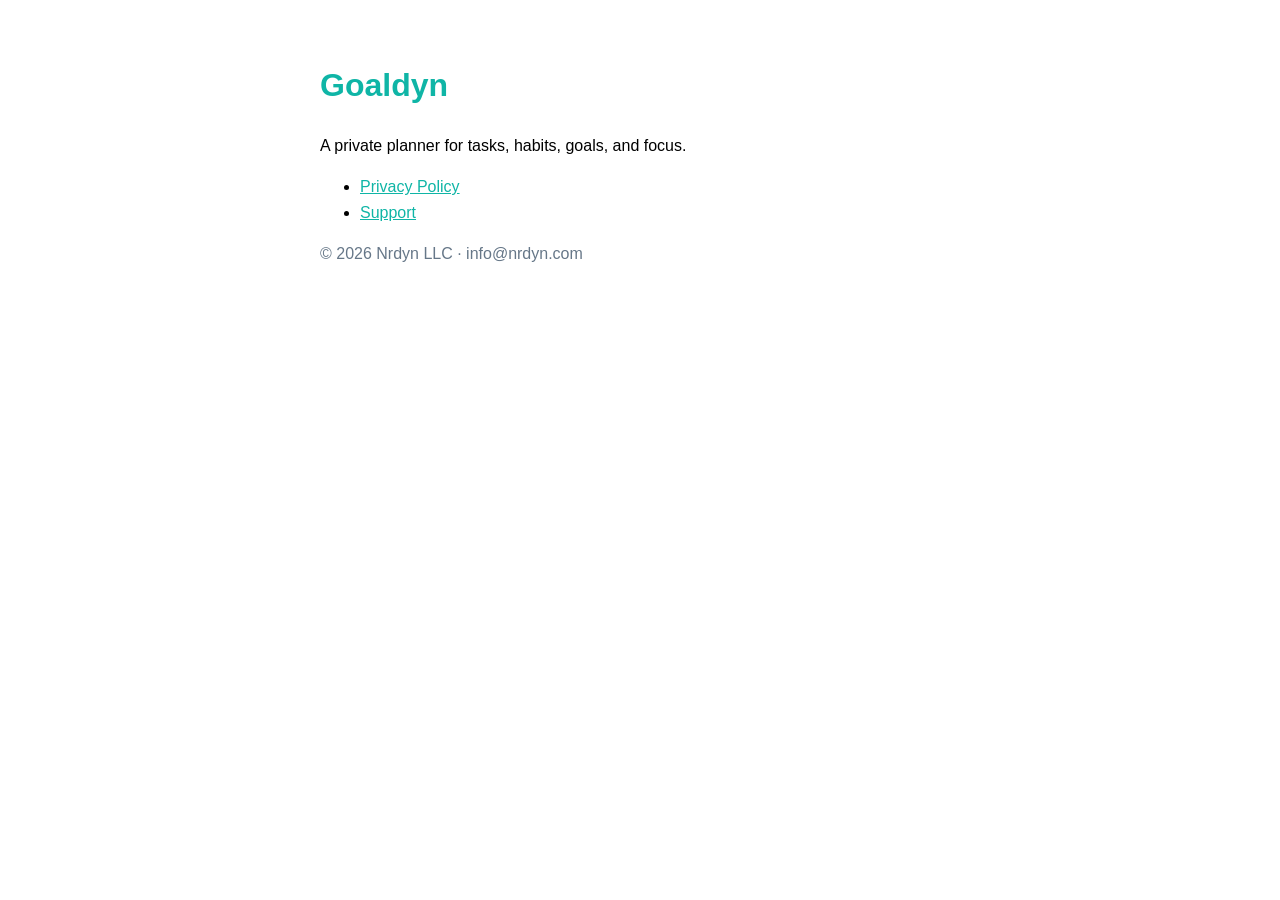
==== index.html @ 329ff83a "Goaldyn legal + support pages" ====
<!doctype html><html lang="en"><head><meta charset="utf-8">
<meta name="viewport" content="width=device-width,initial-scale=1"><title>Goaldyn</title>
<style>body{font-family:-apple-system,Segoe UI,Roboto,sans-serif;max-width:640px;margin:60px auto;padding:0 20px;line-height:1.6}h1{color:#0FB5A6}a{color:#0FB5A6}</style></head>
<body><h1>Goaldyn</h1><p>A private planner for tasks, habits, goals, and focus.</p>
<ul><li><a href="privacy.html">Privacy Policy</a></li><li><a href="support.html">Support</a></li></ul>
<p style="color:#678">© 2026 Nrdyn LLC · info@nrdyn.com</p></body></html>
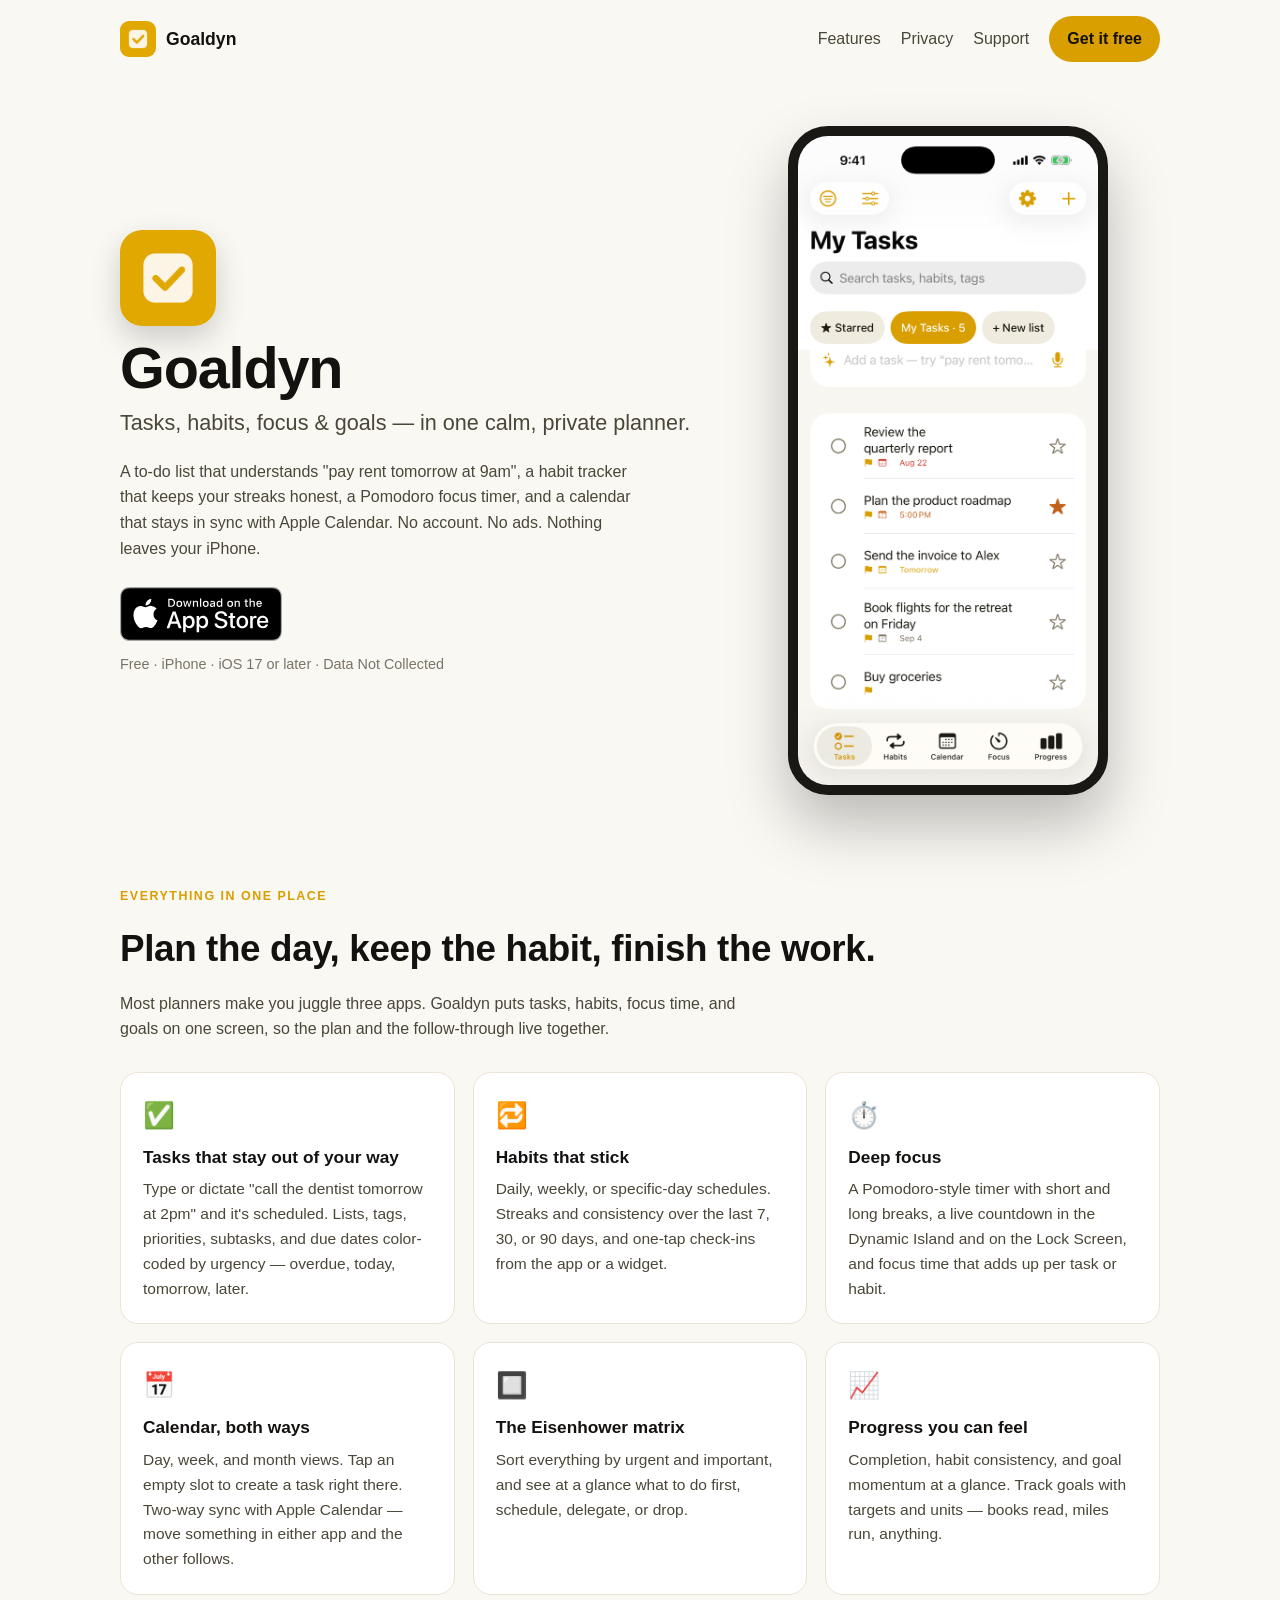
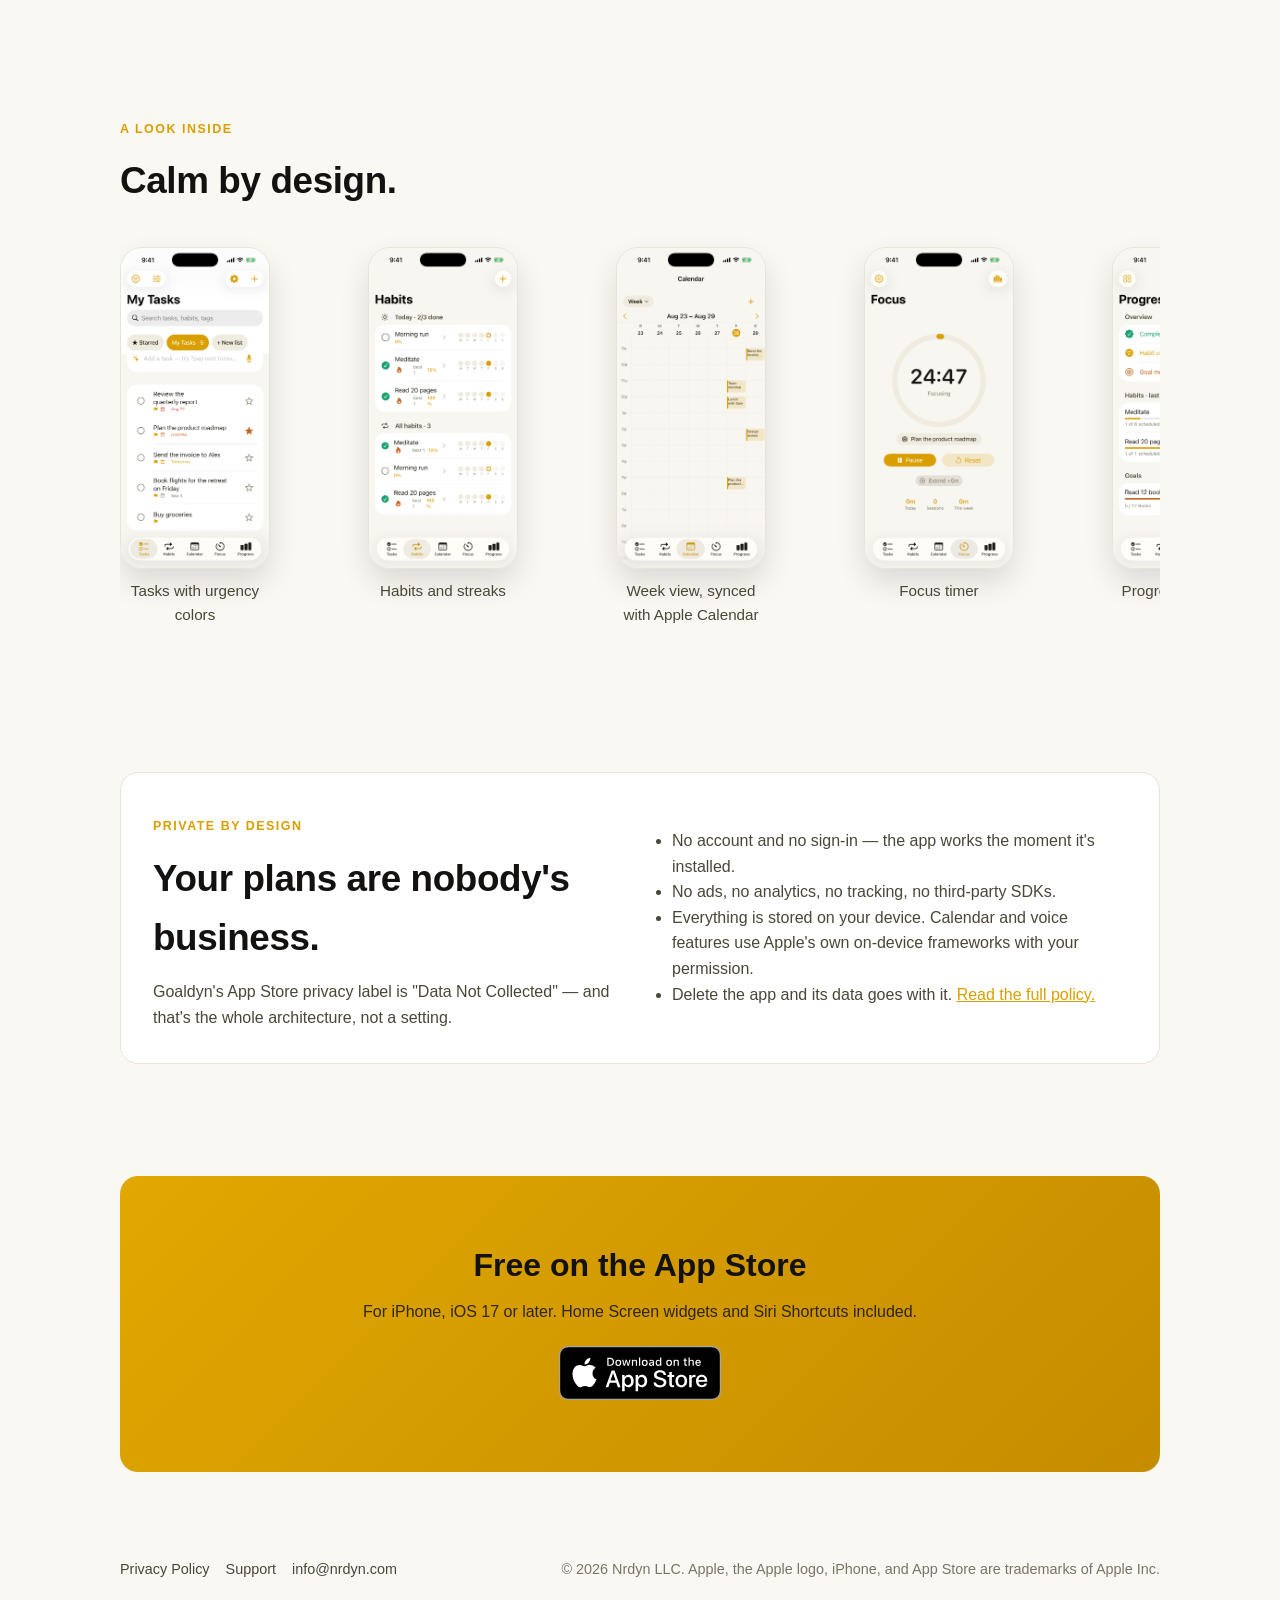
==== commit 4c18c9bb: "Landing page for the App Store launch + refreshed privacy/support - index.html: real landing page (h" ====
--- a/index.html
+++ b/index.html
@@ -1,6 +1,134 @@
-<!doctype html><html lang="en"><head><meta charset="utf-8">
-<meta name="viewport" content="width=device-width,initial-scale=1"><title>Goaldyn</title>
-<style>body{font-family:-apple-system,Segoe UI,Roboto,sans-serif;max-width:640px;margin:60px auto;padding:0 20px;line-height:1.6}h1{color:#0FB5A6}a{color:#0FB5A6}</style></head>
-<body><h1>Goaldyn</h1><p>A private planner for tasks, habits, goals, and focus.</p>
-<ul><li><a href="privacy.html">Privacy Policy</a></li><li><a href="support.html">Support</a></li></ul>
-<p style="color:#678">© 2026 Nrdyn LLC · info@nrdyn.com</p></body></html>
+<!doctype html>
+<html lang="en">
+<head>
+<meta charset="utf-8">
+<meta name="viewport" content="width=device-width, initial-scale=1">
+<title>Goaldyn — Tasks, habits, focus &amp; goals | Private planner for iPhone</title>
+<meta name="description" content="Goaldyn is a calm, private planner for iPhone: to-do lists with natural-language entry, a habit tracker with streaks, a Pomodoro focus timer, two-way Apple Calendar sync, an Eisenhower matrix, and goal tracking — with no account, no ads, and nothing collected.">
+<link rel="canonical" href="https://aldyn-nrdyn.github.io/goaldyn-pages/">
+<meta name="theme-color" content="#E0A800">
+<meta name="apple-itunes-app" content="app-id=6793334193">
+<link rel="icon" type="image/png" sizes="64x64" href="assets/favicon-64.png">
+<link rel="apple-touch-icon" href="assets/apple-touch-icon.png">
+<meta property="og:type" content="website">
+<meta property="og:site_name" content="Goaldyn">
+<meta property="og:title" content="Goaldyn — Tasks, habits, focus &amp; goals">
+<meta property="og:description" content="A calm, private planner for tasks, habits, and deep focus — everything stays on your iPhone. Free on the App Store.">
+<meta property="og:url" content="https://aldyn-nrdyn.github.io/goaldyn-pages/">
+<meta property="og:image" content="https://aldyn-nrdyn.github.io/goaldyn-pages/assets/og-image.png">
+<meta property="og:image:width" content="1200">
+<meta property="og:image:height" content="630">
+<meta name="twitter:card" content="summary_large_image">
+<meta name="twitter:title" content="Goaldyn — Tasks, habits, focus &amp; goals">
+<meta name="twitter:description" content="A calm, private planner for tasks, habits, and deep focus — everything stays on your iPhone.">
+<meta name="twitter:image" content="https://aldyn-nrdyn.github.io/goaldyn-pages/assets/og-image.png">
+<link rel="stylesheet" href="assets/site.css">
+<script type="application/ld+json">
+{
+  "@context": "https://schema.org",
+  "@type": "SoftwareApplication",
+  "name": "Goaldyn",
+  "alternateName": "Goaldyn: Tasks, habits, focus & goals",
+  "operatingSystem": "iOS",
+  "applicationCategory": "ProductivityApplication",
+  "description": "A calm, private planner for tasks, habits, focus sessions, and goals. No account, no ads, no tracking — everything stays on your iPhone.",
+  "url": "https://aldyn-nrdyn.github.io/goaldyn-pages/",
+  "installUrl": "https://apps.apple.com/us/app/goaldyn/id6793334193",
+  "downloadUrl": "https://apps.apple.com/us/app/goaldyn/id6793334193",
+  "image": "https://aldyn-nrdyn.github.io/goaldyn-pages/assets/icon-512.png",
+  "screenshot": [
+    "https://aldyn-nrdyn.github.io/goaldyn-pages/assets/screens/01-tasks.png",
+    "https://aldyn-nrdyn.github.io/goaldyn-pages/assets/screens/02-habits.png",
+    "https://aldyn-nrdyn.github.io/goaldyn-pages/assets/screens/03-calendar.png",
+    "https://aldyn-nrdyn.github.io/goaldyn-pages/assets/screens/04-focus.png",
+    "https://aldyn-nrdyn.github.io/goaldyn-pages/assets/screens/05-progress.png"
+  ],
+  "offers": { "@type": "Offer", "price": "0", "priceCurrency": "USD" },
+  "author": { "@type": "Organization", "name": "Nrdyn LLC", "email": "info@nrdyn.com" },
+  "publisher": { "@type": "Organization", "name": "Nrdyn LLC" }
+}
+</script>
+</head>
+<body>
+<div class="wrap">
+  <nav class="nav">
+    <a class="brand" href="index.html"><img src="assets/apple-touch-icon.png" alt="" width="36" height="36">Goaldyn</a>
+    <div class="nav-links">
+      <a href="index.html#features">Features</a>
+      <a href="privacy.html">Privacy</a>
+      <a href="support.html">Support</a>
+      <a class="btn" href="https://apps.apple.com/us/app/goaldyn/id6793334193">Get it free</a>
+    </div>
+  </nav>
+
+  <header class="hero">
+    <div>
+      <img class="hero-icon" src="assets/icon-512.png" alt="Goaldyn app icon" width="96" height="96">
+      <h1>Goaldyn</h1>
+      <p class="tag">Tasks, habits, focus &amp; goals — in one calm, private planner.</p>
+      <p class="sub">A to-do list that understands "pay rent tomorrow at 9am", a habit tracker that keeps your streaks honest, a Pomodoro focus timer, and a calendar that stays in sync with Apple Calendar. No account. No ads. Nothing leaves your iPhone.</p>
+      <div class="cta">
+        <a class="badge" href="https://apps.apple.com/us/app/goaldyn/id6793334193" aria-label="Download Goaldyn on the App Store"><img src="assets/app-store-badge.svg" alt="Download on the App Store" width="163" height="54"></a>
+      </div>
+      <p class="fine">Free · iPhone · iOS 17 or later · Data Not Collected</p>
+    </div>
+    <div class="phone"><img src="assets/screens/01-tasks.png" alt="Goaldyn task list with due dates color-coded by urgency" width="640" height="1385"></div>
+  </header>
+
+  <section id="features">
+    <p class="eyebrow">Everything in one place</p>
+    <h2 class="title">Plan the day, keep the habit, finish the work.</h2>
+    <p class="lede">Most planners make you juggle three apps. Goaldyn puts tasks, habits, focus time, and goals on one screen, so the plan and the follow-through live together.</p>
+    <div class="grid">
+      <div class="card"><div class="ico">✅</div><h3>Tasks that stay out of your way</h3><p>Type or dictate "call the dentist tomorrow at 2pm" and it's scheduled. Lists, tags, priorities, subtasks, and due dates color-coded by urgency — overdue, today, tomorrow, later.</p></div>
+      <div class="card"><div class="ico">🔁</div><h3>Habits that stick</h3><p>Daily, weekly, or specific-day schedules. Streaks and consistency over the last 7, 30, or 90 days, and one-tap check-ins from the app or a widget.</p></div>
+      <div class="card"><div class="ico">⏱️</div><h3>Deep focus</h3><p>A Pomodoro-style timer with short and long breaks, a live countdown in the Dynamic Island and on the Lock Screen, and focus time that adds up per task or habit.</p></div>
+      <div class="card"><div class="ico">📅</div><h3>Calendar, both ways</h3><p>Day, week, and month views. Tap an empty slot to create a task right there. Two-way sync with Apple Calendar — move something in either app and the other follows.</p></div>
+      <div class="card"><div class="ico">🔲</div><h3>The Eisenhower matrix</h3><p>Sort everything by urgent and important, and see at a glance what to do first, schedule, delegate, or drop.</p></div>
+      <div class="card"><div class="ico">📈</div><h3>Progress you can feel</h3><p>Completion, habit consistency, and goal momentum at a glance. Track goals with targets and units — books read, miles run, anything.</p></div>
+    </div>
+  </section>
+
+  <section id="screens">
+    <p class="eyebrow">A look inside</p>
+    <h2 class="title">Calm by design.</h2>
+    <div class="shots">
+      <figure class="shot"><img src="assets/screens/01-tasks.png" alt="Tasks tab" width="640" height="1385" loading="lazy"><figcaption>Tasks with urgency colors</figcaption></figure>
+      <figure class="shot"><img src="assets/screens/02-habits.png" alt="Habits tab with streaks" width="640" height="1385" loading="lazy"><figcaption>Habits and streaks</figcaption></figure>
+      <figure class="shot"><img src="assets/screens/03-calendar.png" alt="Week calendar view" width="640" height="1385" loading="lazy"><figcaption>Week view, synced with Apple Calendar</figcaption></figure>
+      <figure class="shot"><img src="assets/screens/04-focus.png" alt="Focus timer running" width="640" height="1385" loading="lazy"><figcaption>Focus timer</figcaption></figure>
+      <figure class="shot"><img src="assets/screens/05-progress.png" alt="Progress overview with goals" width="640" height="1385" loading="lazy"><figcaption>Progress and goals</figcaption></figure>
+    </div>
+  </section>
+
+  <section id="privacy">
+    <div class="privacy">
+      <div>
+        <p class="eyebrow">Private by design</p>
+        <h2 class="title">Your plans are nobody's business.</h2>
+        <p class="lede" style="margin-bottom:0">Goaldyn's App Store privacy label is "Data Not Collected" — and that's the whole architecture, not a setting.</p>
+      </div>
+      <ul>
+        <li>No account and no sign-in — the app works the moment it's installed.</li>
+        <li>No ads, no analytics, no tracking, no third-party SDKs.</li>
+        <li>Everything is stored on your device. Calendar and voice features use Apple's own on-device frameworks with your permission.</li>
+        <li>Delete the app and its data goes with it. <a href="privacy.html">Read the full policy.</a></li>
+      </ul>
+    </div>
+  </section>
+
+  <section>
+    <div class="cta-band">
+      <h2>Free on the App Store</h2>
+      <p>For iPhone, iOS 17 or later. Home Screen widgets and Siri Shortcuts included.</p>
+      <a class="badge" href="https://apps.apple.com/us/app/goaldyn/id6793334193" aria-label="Download Goaldyn on the App Store"><img src="assets/app-store-badge.svg" alt="Download on the App Store" width="163" height="54"></a>
+    </div>
+  </section>
+
+  <footer>
+    <div><a href="privacy.html">Privacy Policy</a><a href="support.html">Support</a><a href="mailto:info@nrdyn.com">info@nrdyn.com</a></div>
+    <div>© 2026 Nrdyn LLC. Apple, the Apple logo, iPhone, and App Store are trademarks of Apple Inc.</div>
+  </footer>
+</div>
+</body>
+</html>
--- a/assets/site.css
+++ b/assets/site.css
@@ -0,0 +1,82 @@
+/* Goaldyn site — one stylesheet shared by every page. Palette mirrors the app's golden theme
+   (icon gold #E0A800, accent #D99E00 light / #F5C542 dark, warm off-white paper, near-black ink). */
+:root {
+  color-scheme: light dark;
+  --gold: #E0A800; --accent: #D99E00; --accent-ink: #141210;
+  --bg: #FAF8F3; --surface: #FFFFFF; --ink: #141210; --ink-mid: #4A4638; --ink-soft: #7A7466;
+  --line: #EAE4D6; --radius: 18px; --max: 1080px;
+}
+@media (prefers-color-scheme: dark) {
+  :root { --accent: #F5C542; --bg: #141210; --surface: #1E1B17; --ink: #F5F1E8; --ink-mid: #C9C2B3; --ink-soft: #A69F90; --line: #2C2823; }
+}
+* { box-sizing: border-box; }
+html { scroll-behavior: smooth; }
+body { margin: 0; background: var(--bg); color: var(--ink); line-height: 1.6;
+  font-family: -apple-system, BlinkMacSystemFont, "SF Pro Text", "Segoe UI", Roboto, Helvetica, Arial, sans-serif;
+  -webkit-font-smoothing: antialiased; }
+a { color: var(--accent); }
+img { max-width: 100%; height: auto; display: block; }
+.wrap { max-width: var(--max); margin: 0 auto; padding: 0 20px; }
+.prose { max-width: 760px; margin: 0 auto; padding: 40px 20px 60px; }
+.prose h1 { color: var(--accent); font-size: 2rem; margin-top: 0; }
+.prose h2 { margin-top: 1.8em; font-size: 1.25rem; }
+.prose p, .prose li { color: var(--ink-mid); }
+.prose strong { color: var(--ink); }
+.muted { color: var(--ink-soft); font-size: 0.9em; }
+
+/* nav */
+.nav { display: flex; align-items: center; justify-content: space-between; gap: 16px; padding: 16px 0; }
+.brand { display: flex; align-items: center; gap: 10px; text-decoration: none; color: var(--ink); font-weight: 700; font-size: 1.1rem; }
+.brand img { width: 36px; height: 36px; border-radius: 9px; }
+.nav-links { display: flex; align-items: center; gap: 20px; }
+.nav-links a { color: var(--ink-mid); text-decoration: none; font-weight: 500; }
+.nav-links a:hover { color: var(--ink); }
+.nav-links a[aria-current="page"] { color: var(--accent); font-weight: 700; }
+.btn, .nav-links a.btn { display: inline-flex; align-items: center; justify-content: center; gap: 8px; min-height: 44px; padding: 10px 18px;
+  border-radius: 999px; background: var(--accent); color: var(--accent-ink); font-weight: 700; text-decoration: none; }
+.btn:hover { filter: brightness(1.05); }
+.badge img { height: 54px; width: auto; }
+.badge { display: inline-block; }
+
+/* hero */
+.hero { display: grid; grid-template-columns: 1.15fr 0.85fr; gap: 40px; align-items: center; padding: 48px 0 24px; }
+.hero h1 { font-size: clamp(2.4rem, 5vw, 3.6rem); line-height: 1.05; margin: 12px 0 8px; letter-spacing: -0.02em; }
+.hero .tag { font-size: 1.35rem; color: var(--ink-mid); margin: 0 0 18px; }
+.hero .sub { color: var(--ink-mid); max-width: 520px; margin: 0 0 26px; }
+.hero .cta { display: flex; align-items: center; gap: 18px; flex-wrap: wrap; }
+.hero .fine { color: var(--ink-soft); font-size: 0.9rem; margin-top: 12px; }
+.hero-icon { width: 96px; height: 96px; border-radius: 22px; box-shadow: 0 12px 30px rgba(0,0,0,.18); }
+.phone { border-radius: 40px; border: 10px solid #1a1814; box-shadow: 0 30px 60px rgba(0,0,0,.25); overflow: hidden; background: #000; max-width: 320px; margin: 0 auto; }
+.phone img { display: block; }
+
+/* sections */
+section { padding: 56px 0; }
+.eyebrow { text-transform: uppercase; letter-spacing: .12em; font-size: .78rem; color: var(--accent); font-weight: 700; }
+h2.title { font-size: clamp(1.7rem, 3.2vw, 2.3rem); margin: 6px 0 12px; letter-spacing: -0.01em; }
+.lede { color: var(--ink-mid); max-width: 640px; margin: 0 0 30px; }
+.grid { display: grid; grid-template-columns: repeat(3, 1fr); gap: 18px; }
+.card { background: var(--surface); border: 1px solid var(--line); border-radius: var(--radius); padding: 22px; }
+.card .ico { font-size: 1.6rem; margin-bottom: 8px; }
+.card h3 { margin: 0 0 6px; font-size: 1.08rem; }
+.card p { margin: 0; color: var(--ink-mid); font-size: .97rem; }
+.shots { display: grid; grid-auto-flow: column; grid-auto-columns: minmax(230px, 1fr); gap: 18px; overflow-x: auto; padding: 8px 4px 16px; scroll-snap-type: x mandatory; }
+.shot { scroll-snap-align: start; text-align: center; }
+.shot img { border-radius: 22px; border: 1px solid var(--line); box-shadow: 0 14px 30px rgba(0,0,0,.12); }
+.shot figcaption { margin-top: 10px; color: var(--ink-mid); font-size: .95rem; }
+.privacy { background: var(--surface); border: 1px solid var(--line); border-radius: var(--radius); padding: 32px; display: grid; grid-template-columns: 1fr 1fr; gap: 28px; align-items: center; }
+.privacy ul { margin: 0; padding-left: 18px; color: var(--ink-mid); }
+.cta-band { text-align: center; padding: 64px 20px; border-radius: var(--radius); background: linear-gradient(135deg, #E0A800, #C58C00); color: #141210; }
+.cta-band h2 { margin: 0 0 8px; font-size: 2rem; }
+.cta-band p { margin: 0 0 22px; opacity: .85; }
+footer { padding: 30px 0 50px; color: var(--ink-soft); font-size: .9rem; display: flex; justify-content: space-between; gap: 16px; flex-wrap: wrap; }
+footer a { color: var(--ink-mid); text-decoration: none; margin-right: 16px; }
+
+@media (max-width: 820px) {
+  .hero { grid-template-columns: 1fr; text-align: center; }
+  .hero .sub, .hero .cta { margin-left: auto; margin-right: auto; justify-content: center; }
+  .hero-icon { margin: 0 auto; }
+  .grid { grid-template-columns: 1fr 1fr; }
+  .privacy { grid-template-columns: 1fr; }
+  .nav-links a:not(.btn) { display: none; }
+}
+@media (max-width: 520px) { .grid { grid-template-columns: 1fr; } }
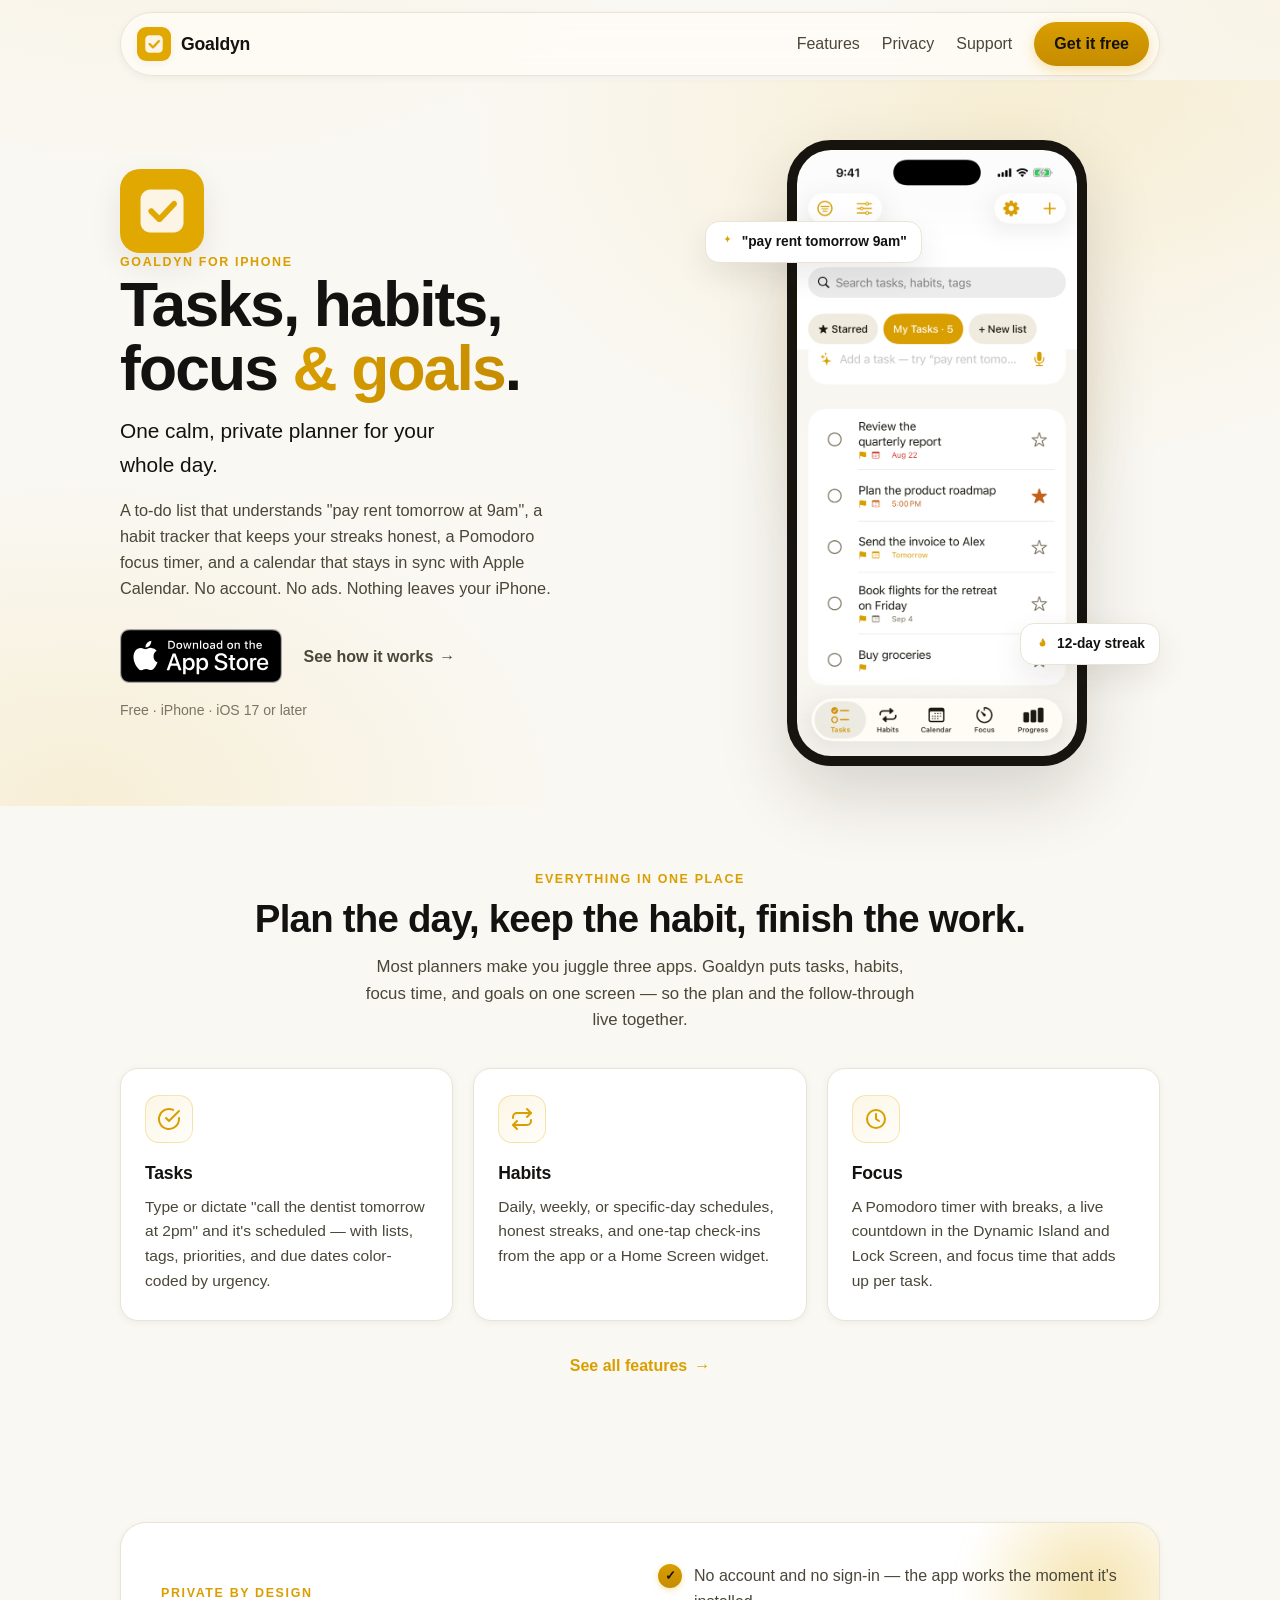
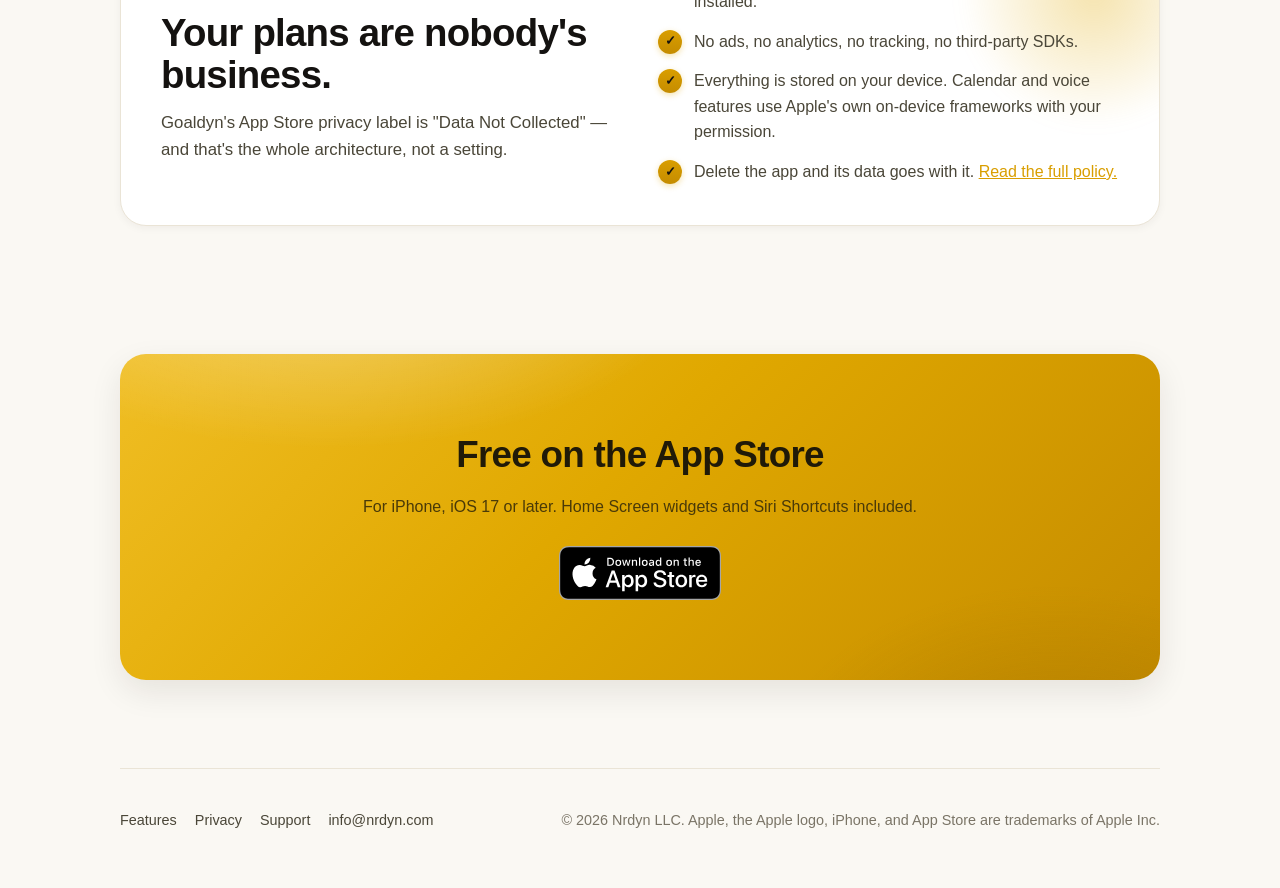
==== commit 03828584: "Redesign site and split into multiple pages" ====
--- a/index.html
+++ b/index.html
@@ -5,7 +5,7 @@
 <meta name="viewport" content="width=device-width, initial-scale=1">
 <title>Goaldyn — Tasks, habits, focus &amp; goals | Private planner for iPhone</title>
 <meta name="description" content="Goaldyn is a calm, private planner for iPhone: to-do lists with natural-language entry, a habit tracker with streaks, a Pomodoro focus timer, two-way Apple Calendar sync, an Eisenhower matrix, and goal tracking — with no account, no ads, and nothing collected.">
-<link rel="canonical" href="https://aldyn-nrdyn.github.io/goaldyn-pages/">
+<link rel="canonical" href="https://goaldyn.nrdyn.com/">
 <meta name="theme-color" content="#E0A800">
 <meta name="apple-itunes-app" content="app-id=6793334193">
 <link rel="icon" type="image/png" sizes="64x64" href="assets/favicon-64.png">
@@ -14,15 +14,16 @@
 <meta property="og:site_name" content="Goaldyn">
 <meta property="og:title" content="Goaldyn — Tasks, habits, focus &amp; goals">
 <meta property="og:description" content="A calm, private planner for tasks, habits, and deep focus — everything stays on your iPhone. Free on the App Store.">
-<meta property="og:url" content="https://aldyn-nrdyn.github.io/goaldyn-pages/">
-<meta property="og:image" content="https://aldyn-nrdyn.github.io/goaldyn-pages/assets/og-image.png">
+<meta property="og:url" content="https://goaldyn.nrdyn.com/">
+<meta property="og:image" content="https://goaldyn.nrdyn.com/assets/og-image.png">
 <meta property="og:image:width" content="1200">
 <meta property="og:image:height" content="630">
 <meta name="twitter:card" content="summary_large_image">
 <meta name="twitter:title" content="Goaldyn — Tasks, habits, focus &amp; goals">
 <meta name="twitter:description" content="A calm, private planner for tasks, habits, and deep focus — everything stays on your iPhone.">
-<meta name="twitter:image" content="https://aldyn-nrdyn.github.io/goaldyn-pages/assets/og-image.png">
+<meta name="twitter:image" content="https://goaldyn.nrdyn.com/assets/og-image.png">
 <link rel="stylesheet" href="assets/site.css">
+<script>document.documentElement.classList.add('js');</script>
 <script type="application/ld+json">
 {
   "@context": "https://schema.org",
@@ -32,16 +33,16 @@
   "operatingSystem": "iOS",
   "applicationCategory": "ProductivityApplication",
   "description": "A calm, private planner for tasks, habits, focus sessions, and goals. No account, no ads, no tracking — everything stays on your iPhone.",
-  "url": "https://aldyn-nrdyn.github.io/goaldyn-pages/",
+  "url": "https://goaldyn.nrdyn.com/",
   "installUrl": "https://apps.apple.com/us/app/goaldyn/id6793334193",
   "downloadUrl": "https://apps.apple.com/us/app/goaldyn/id6793334193",
-  "image": "https://aldyn-nrdyn.github.io/goaldyn-pages/assets/icon-512.png",
+  "image": "https://goaldyn.nrdyn.com/assets/icon-512.png",
   "screenshot": [
-    "https://aldyn-nrdyn.github.io/goaldyn-pages/assets/screens/01-tasks.png",
-    "https://aldyn-nrdyn.github.io/goaldyn-pages/assets/screens/02-habits.png",
-    "https://aldyn-nrdyn.github.io/goaldyn-pages/assets/screens/03-calendar.png",
-    "https://aldyn-nrdyn.github.io/goaldyn-pages/assets/screens/04-focus.png",
-    "https://aldyn-nrdyn.github.io/goaldyn-pages/assets/screens/05-progress.png"
+    "https://goaldyn.nrdyn.com/assets/screens/01-tasks.png",
+    "https://goaldyn.nrdyn.com/assets/screens/02-habits.png",
+    "https://goaldyn.nrdyn.com/assets/screens/03-calendar.png",
+    "https://goaldyn.nrdyn.com/assets/screens/04-focus.png",
+    "https://goaldyn.nrdyn.com/assets/screens/05-progress.png"
   ],
   "offers": { "@type": "Offer", "price": "0", "priceCurrency": "USD" },
   "author": { "@type": "Organization", "name": "Nrdyn LLC", "email": "info@nrdyn.com" },
@@ -54,7 +55,7 @@
   <nav class="nav">
     <a class="brand" href="index.html"><img src="assets/apple-touch-icon.png" alt="" width="36" height="36">Goaldyn</a>
     <div class="nav-links">
-      <a href="index.html#features">Features</a>
+      <a href="features.html">Features</a>
       <a href="privacy.html">Privacy</a>
       <a href="support.html">Support</a>
       <a class="btn" href="https://apps.apple.com/us/app/goaldyn/id6793334193">Get it free</a>
@@ -62,53 +63,61 @@
   </nav>
 
   <header class="hero">
-    <div>
+    <div class="hero-bg" aria-hidden="true"></div>
+    <div class="hero-copy reveal">
       <img class="hero-icon" src="assets/icon-512.png" alt="Goaldyn app icon" width="96" height="96">
-      <h1>Goaldyn</h1>
-      <p class="tag">Tasks, habits, focus &amp; goals — in one calm, private planner.</p>
+      <p class="eyebrow hero-eyebrow">Goaldyn for iPhone</p>
+      <h1>Tasks, habits, focus <span class="grad">&amp; goals</span>.</h1>
+      <p class="tag">One calm, private planner for your whole day.</p>
       <p class="sub">A to-do list that understands "pay rent tomorrow at 9am", a habit tracker that keeps your streaks honest, a Pomodoro focus timer, and a calendar that stays in sync with Apple Calendar. No account. No ads. Nothing leaves your iPhone.</p>
       <div class="cta">
         <a class="badge" href="https://apps.apple.com/us/app/goaldyn/id6793334193" aria-label="Download Goaldyn on the App Store"><img src="assets/app-store-badge.svg" alt="Download on the App Store" width="163" height="54"></a>
+        <a class="ghost-link" href="features.html">See how it works <span aria-hidden="true">→</span></a>
       </div>
-      <p class="fine">Free · iPhone · iOS 17 or later · Data Not Collected</p>
+      <p class="fine">Free · iPhone · iOS 17 or later</p>
     </div>
-    <div class="phone"><img src="assets/screens/01-tasks.png" alt="Goaldyn task list with due dates color-coded by urgency" width="640" height="1385"></div>
+    <div class="hero-visual reveal">
+      <div class="glow" aria-hidden="true"></div>
+      <div class="phone"><img src="assets/screens/01-tasks.png" alt="Goaldyn task list with due dates color-coded by urgency" width="640" height="1385"></div>
+      <span class="float-pill pill-1" aria-hidden="true"><svg class="icon-solid" viewBox="0 0 24 24"><path d="M12 2c.4 3.7 2.3 5.6 6 6-3.7.4-5.6 2.3-6 6-.4-3.7-2.3-5.6-6-6 3.7-.4 5.6-2.3 6-6z"/></svg>"pay rent tomorrow 9am"</span>
+      <span class="float-pill pill-2" aria-hidden="true"><svg class="icon-solid" viewBox="0 0 24 24"><path d="M12 2c3 3 4.6 5.5 4.6 8.5a4.6 4.6 0 0 1-9.2 0c0-1.3.5-2.4 1.2-3.2.1 1.1.7 1.9 1.7 2.2-.6-2 .3-4.6 1.7-7.5z"/></svg>12-day streak</span>
+    </div>
   </header>
 
-  <section id="features">
-    <p class="eyebrow">Everything in one place</p>
-    <h2 class="title">Plan the day, keep the habit, finish the work.</h2>
-    <p class="lede">Most planners make you juggle three apps. Goaldyn puts tasks, habits, focus time, and goals on one screen, so the plan and the follow-through live together.</p>
-    <div class="grid">
-      <div class="card"><div class="ico">✅</div><h3>Tasks that stay out of your way</h3><p>Type or dictate "call the dentist tomorrow at 2pm" and it's scheduled. Lists, tags, priorities, subtasks, and due dates color-coded by urgency — overdue, today, tomorrow, later.</p></div>
-      <div class="card"><div class="ico">🔁</div><h3>Habits that stick</h3><p>Daily, weekly, or specific-day schedules. Streaks and consistency over the last 7, 30, or 90 days, and one-tap check-ins from the app or a widget.</p></div>
-      <div class="card"><div class="ico">⏱️</div><h3>Deep focus</h3><p>A Pomodoro-style timer with short and long breaks, a live countdown in the Dynamic Island and on the Lock Screen, and focus time that adds up per task or habit.</p></div>
-      <div class="card"><div class="ico">📅</div><h3>Calendar, both ways</h3><p>Day, week, and month views. Tap an empty slot to create a task right there. Two-way sync with Apple Calendar — move something in either app and the other follows.</p></div>
-      <div class="card"><div class="ico">🔲</div><h3>The Eisenhower matrix</h3><p>Sort everything by urgent and important, and see at a glance what to do first, schedule, delegate, or drop.</p></div>
-      <div class="card"><div class="ico">📈</div><h3>Progress you can feel</h3><p>Completion, habit consistency, and goal momentum at a glance. Track goals with targets and units — books read, miles run, anything.</p></div>
+  <section id="highlights">
+    <div class="reveal center">
+      <p class="eyebrow">Everything in one place</p>
+      <h2 class="title">Plan the day, keep the habit, finish the work.</h2>
+      <p class="lede">Most planners make you juggle three apps. Goaldyn puts tasks, habits, focus time, and goals on one screen — so the plan and the follow-through live together.</p>
     </div>
-  </section>
-
-  <section id="screens">
-    <p class="eyebrow">A look inside</p>
-    <h2 class="title">Calm by design.</h2>
-    <div class="shots">
-      <figure class="shot"><img src="assets/screens/01-tasks.png" alt="Tasks tab" width="640" height="1385" loading="lazy"><figcaption>Tasks with urgency colors</figcaption></figure>
-      <figure class="shot"><img src="assets/screens/02-habits.png" alt="Habits tab with streaks" width="640" height="1385" loading="lazy"><figcaption>Habits and streaks</figcaption></figure>
-      <figure class="shot"><img src="assets/screens/03-calendar.png" alt="Week calendar view" width="640" height="1385" loading="lazy"><figcaption>Week view, synced with Apple Calendar</figcaption></figure>
-      <figure class="shot"><img src="assets/screens/04-focus.png" alt="Focus timer running" width="640" height="1385" loading="lazy"><figcaption>Focus timer</figcaption></figure>
-      <figure class="shot"><img src="assets/screens/05-progress.png" alt="Progress overview with goals" width="640" height="1385" loading="lazy"><figcaption>Progress and goals</figcaption></figure>
+    <div class="grid reveal">
+      <div class="card">
+        <div class="ico"><svg class="icon-line" viewBox="0 0 24 24" aria-hidden="true"><path d="M22 11.1V12a10 10 0 1 1-5.9-9.1"/><path d="m9 11 3 3L22 4"/></svg></div>
+        <h3>Tasks</h3>
+        <p>Type or dictate "call the dentist tomorrow at 2pm" and it's scheduled — with lists, tags, priorities, and due dates color-coded by urgency.</p>
+      </div>
+      <div class="card">
+        <div class="ico"><svg class="icon-line" viewBox="0 0 24 24" aria-hidden="true"><path d="m17 2 4 4-4 4"/><path d="M3 11v-1a4 4 0 0 1 4-4h14"/><path d="m7 22-4-4 4-4"/><path d="M21 13v1a4 4 0 0 1-4 4H3"/></svg></div>
+        <h3>Habits</h3>
+        <p>Daily, weekly, or specific-day schedules, honest streaks, and one-tap check-ins from the app or a Home Screen widget.</p>
+      </div>
+      <div class="card">
+        <div class="ico"><svg class="icon-line" viewBox="0 0 24 24" aria-hidden="true"><circle cx="12" cy="12" r="9"/><path d="M12 7v5l3 2"/></svg></div>
+        <h3>Focus</h3>
+        <p>A Pomodoro timer with breaks, a live countdown in the Dynamic Island and Lock Screen, and focus time that adds up per task.</p>
+      </div>
     </div>
+    <p class="center" style="margin-top:28px"><a class="section-link" href="features.html">See all features <span aria-hidden="true">→</span></a></p>
   </section>
 
   <section id="privacy">
-    <div class="privacy">
+    <div class="privacy reveal">
       <div>
         <p class="eyebrow">Private by design</p>
         <h2 class="title">Your plans are nobody's business.</h2>
         <p class="lede" style="margin-bottom:0">Goaldyn's App Store privacy label is "Data Not Collected" — and that's the whole architecture, not a setting.</p>
       </div>
-      <ul>
+      <ul class="checklist">
         <li>No account and no sign-in — the app works the moment it's installed.</li>
         <li>No ads, no analytics, no tracking, no third-party SDKs.</li>
         <li>Everything is stored on your device. Calendar and voice features use Apple's own on-device frameworks with your permission.</li>
@@ -118,7 +127,7 @@
   </section>
 
   <section>
-    <div class="cta-band">
+    <div class="cta-band reveal">
       <h2>Free on the App Store</h2>
       <p>For iPhone, iOS 17 or later. Home Screen widgets and Siri Shortcuts included.</p>
       <a class="badge" href="https://apps.apple.com/us/app/goaldyn/id6793334193" aria-label="Download Goaldyn on the App Store"><img src="assets/app-store-badge.svg" alt="Download on the App Store" width="163" height="54"></a>
@@ -126,9 +135,26 @@
   </section>
 
   <footer>
-    <div><a href="privacy.html">Privacy Policy</a><a href="support.html">Support</a><a href="mailto:info@nrdyn.com">info@nrdyn.com</a></div>
+    <div><a href="features.html">Features</a><a href="privacy.html">Privacy</a><a href="support.html">Support</a><a href="mailto:info@nrdyn.com">info@nrdyn.com</a></div>
     <div>© 2026 Nrdyn LLC. Apple, the Apple logo, iPhone, and App Store are trademarks of Apple Inc.</div>
   </footer>
 </div>
+<script>
+  // Reveal-on-scroll — progressive enhancement, gated on reduced-motion.
+  (function () {
+    var els = document.querySelectorAll('.reveal');
+    var reduce = window.matchMedia && window.matchMedia('(prefers-reduced-motion: reduce)').matches;
+    if (reduce || !('IntersectionObserver' in window)) {
+      els.forEach(function (el) { el.classList.add('is-visible'); });
+      return;
+    }
+    var io = new IntersectionObserver(function (entries) {
+      entries.forEach(function (e) {
+        if (e.isIntersecting) { e.target.classList.add('is-visible'); io.unobserve(e.target); }
+      });
+    }, { rootMargin: '0px 0px -10% 0px', threshold: 0.08 });
+    els.forEach(function (el) { io.observe(el); });
+  })();
+</script>
 </body>
 </html>
--- a/assets/site.css
+++ b/assets/site.css
@@ -2,21 +2,58 @@
    (icon gold #E0A800, accent #D99E00 light / #F5C542 dark, warm off-white paper, near-black ink). */
 :root {
   color-scheme: light dark;
-  --gold: #E0A800; --accent: #D99E00; --accent-ink: #141210;
-  --bg: #FAF8F3; --surface: #FFFFFF; --ink: #141210; --ink-mid: #4A4638; --ink-soft: #7A7466;
-  --line: #EAE4D6; --radius: 18px; --max: 1080px;
+  --gold: #E0A800; --accent: #D99E00; --accent-2: #C58C00; --accent-ink: #141210;
+  --bg: #FAF8F3; --surface: #FFFFFF; --surface-2: #FDFBF6;
+  --ink: #141210; --ink-mid: #4A4638; --ink-soft: #7A7466;
+  --line: #EAE4D6; --line-soft: #F1ECE0;
+  --glass: rgba(255, 253, 248, 0.72);
+  --chip-bg: rgba(224, 168, 0, 0.10); --chip-line: rgba(224, 168, 0, 0.28);
+  --glow: rgba(224, 168, 0, 0.32); --wash: rgba(224, 168, 0, 0.12);
+  --shadow-sm: 0 2px 8px rgba(30, 24, 10, 0.05);
+  --shadow-md: 0 12px 32px rgba(30, 24, 10, 0.09);
+  --shadow-lg: 0 30px 70px rgba(30, 24, 10, 0.16);
+  --radius: 18px; --radius-lg: 26px; --max: 1080px;
 }
 @media (prefers-color-scheme: dark) {
-  :root { --accent: #F5C542; --bg: #141210; --surface: #1E1B17; --ink: #F5F1E8; --ink-mid: #C9C2B3; --ink-soft: #A69F90; --line: #2C2823; }
+  :root {
+    --accent: #F5C542; --accent-2: #E0A800;
+    --bg: #141210; --surface: #1E1B17; --surface-2: #242019;
+    --ink: #F5F1E8; --ink-mid: #C9C2B3; --ink-soft: #A69F90;
+    --line: #2C2823; --line-soft: #241F1A;
+    --glass: rgba(24, 21, 17, 0.68);
+    --chip-bg: rgba(245, 197, 66, 0.10); --chip-line: rgba(245, 197, 66, 0.26);
+    --glow: rgba(245, 197, 66, 0.24); --wash: rgba(245, 197, 66, 0.10);
+    --shadow-sm: 0 2px 8px rgba(0, 0, 0, 0.3);
+    --shadow-md: 0 12px 32px rgba(0, 0, 0, 0.4);
+    --shadow-lg: 0 30px 70px rgba(0, 0, 0, 0.5);
+  }
 }
 * { box-sizing: border-box; }
-html { scroll-behavior: smooth; }
-body { margin: 0; background: var(--bg); color: var(--ink); line-height: 1.6;
+html { scroll-behavior: smooth; overflow-x: clip; }
+body {
+  margin: 0; background: var(--bg); color: var(--ink); line-height: 1.6;
   font-family: -apple-system, BlinkMacSystemFont, "SF Pro Text", "Segoe UI", Roboto, Helvetica, Arial, sans-serif;
-  -webkit-font-smoothing: antialiased; }
+  -webkit-font-smoothing: antialiased; text-rendering: optimizeLegibility;
+  /* soft ambient warmth top-left + top-right */
+  background-image:
+    radial-gradient(60rem 40rem at 12% -8%, rgba(224, 168, 0, 0.08), transparent 60%),
+    radial-gradient(50rem 34rem at 100% 0%, rgba(224, 168, 0, 0.05), transparent 55%);
+  background-repeat: no-repeat;
+}
 a { color: var(--accent); }
 img { max-width: 100%; height: auto; display: block; }
 .wrap { max-width: var(--max); margin: 0 auto; padding: 0 20px; }
+
+/* focus visibility (accessibility) */
+:where(a, button, .btn, .badge, .ghost-link):focus-visible {
+  outline: 2px solid var(--accent); outline-offset: 3px; border-radius: 8px;
+}
+
+/* inline SVG icons (replace emoji) — color inherits the gold accent */
+.icon-line { fill: none; stroke: var(--accent); stroke-width: 2; stroke-linecap: round; stroke-linejoin: round; }
+.icon-solid { fill: var(--accent); stroke: none; }
+
+/* prose pages (privacy, support) */
 .prose { max-width: 760px; margin: 0 auto; padding: 40px 20px 60px; }
 .prose h1 { color: var(--accent); font-size: 2rem; margin-top: 0; }
 .prose h2 { margin-top: 1.8em; font-size: 1.25rem; }
@@ -24,59 +61,216 @@
 .prose strong { color: var(--ink); }
 .muted { color: var(--ink-soft); font-size: 0.9em; }
 
-/* nav */
-.nav { display: flex; align-items: center; justify-content: space-between; gap: 16px; padding: 16px 0; }
-.brand { display: flex; align-items: center; gap: 10px; text-decoration: none; color: var(--ink); font-weight: 700; font-size: 1.1rem; }
-.brand img { width: 36px; height: 36px; border-radius: 9px; }
-.nav-links { display: flex; align-items: center; gap: 20px; }
-.nav-links a { color: var(--ink-mid); text-decoration: none; font-weight: 500; }
+/* ── floating glass nav ─────────────────────────────────────── */
+.nav {
+  position: sticky; top: 12px; z-index: 50;
+  display: flex; align-items: center; justify-content: space-between; gap: 16px;
+  margin: 12px 0 4px; padding: 9px 10px 9px 16px;
+  border-radius: 999px; border: 1px solid var(--line);
+  background: var(--glass); box-shadow: var(--shadow-sm);
+  -webkit-backdrop-filter: blur(16px) saturate(1.5);
+  backdrop-filter: blur(16px) saturate(1.5);
+}
+.brand { display: flex; align-items: center; gap: 10px; text-decoration: none; color: var(--ink); font-weight: 700; font-size: 1.1rem; letter-spacing: -0.01em; }
+.brand img { width: 34px; height: 34px; border-radius: 9px; box-shadow: var(--shadow-sm); }
+.nav-links { display: flex; align-items: center; gap: 22px; }
+.nav-links a { color: var(--ink-mid); text-decoration: none; font-weight: 500; transition: color .2s ease; }
 .nav-links a:hover { color: var(--ink); }
 .nav-links a[aria-current="page"] { color: var(--accent); font-weight: 700; }
-.btn, .nav-links a.btn { display: inline-flex; align-items: center; justify-content: center; gap: 8px; min-height: 44px; padding: 10px 18px;
-  border-radius: 999px; background: var(--accent); color: var(--accent-ink); font-weight: 700; text-decoration: none; }
-.btn:hover { filter: brightness(1.05); }
+.btn, .nav-links a.btn {
+  display: inline-flex; align-items: center; justify-content: center; gap: 8px;
+  min-height: 42px; padding: 9px 20px; border-radius: 999px;
+  background: linear-gradient(180deg, var(--accent), var(--accent-2));
+  color: var(--accent-ink); font-weight: 700; text-decoration: none;
+  box-shadow: 0 4px 14px var(--glow); transition: transform .2s ease, box-shadow .2s ease, filter .2s ease;
+}
+.btn:hover { transform: translateY(-1px); filter: brightness(1.04); box-shadow: 0 8px 22px var(--glow); }
+.badge { display: inline-block; transition: transform .2s ease; }
+.badge:hover { transform: translateY(-2px); }
 .badge img { height: 54px; width: auto; }
-.badge { display: inline-block; }
-
-/* hero */
-.hero { display: grid; grid-template-columns: 1.15fr 0.85fr; gap: 40px; align-items: center; padding: 48px 0 24px; }
-.hero h1 { font-size: clamp(2.4rem, 5vw, 3.6rem); line-height: 1.05; margin: 12px 0 8px; letter-spacing: -0.02em; }
-.hero .tag { font-size: 1.35rem; color: var(--ink-mid); margin: 0 0 18px; }
-.hero .sub { color: var(--ink-mid); max-width: 520px; margin: 0 0 26px; }
-.hero .cta { display: flex; align-items: center; gap: 18px; flex-wrap: wrap; }
-.hero .fine { color: var(--ink-soft); font-size: 0.9rem; margin-top: 12px; }
-.hero-icon { width: 96px; height: 96px; border-radius: 22px; box-shadow: 0 12px 30px rgba(0,0,0,.18); }
-.phone { border-radius: 40px; border: 10px solid #1a1814; box-shadow: 0 30px 60px rgba(0,0,0,.25); overflow: hidden; background: #000; max-width: 320px; margin: 0 auto; }
+
+/* ── hero ───────────────────────────────────────────────────── */
+.hero { position: relative; display: grid; grid-template-columns: 1.1fr 0.9fr; gap: 48px; align-items: center; padding: 60px 0 40px; }
+.hero-copy, .hero-visual { position: relative; z-index: 1; }
+/* atmospheric background: two corner washes, full-bleed so the gradient spans
+   the whole screen width instead of only the centered content column */
+.hero-bg {
+  position: absolute; top: 0; bottom: 0; left: 50%; transform: translateX(-50%);
+  width: 100vw; z-index: 0; pointer-events: none;
+  background:
+    radial-gradient(60% 70% at 78% 6%, var(--wash), transparent 70%),
+    radial-gradient(55% 65% at 6% 100%, var(--wash), transparent 70%);
+}
+.hero-icon { width: 84px; height: 84px; border-radius: 20px; box-shadow: var(--shadow-md); }
+.hero-eyebrow { margin: 20px 0 6px; }
+.hero h1 { font-size: clamp(2.5rem, 5.4vw, 3.9rem); line-height: 1.02; margin: 0 0 14px; letter-spacing: -0.03em; font-weight: 800; }
+.hero h1 .grad {
+  background: linear-gradient(120deg, var(--accent), var(--accent-2));
+  -webkit-background-clip: text; background-clip: text; color: transparent;
+}
+.hero .tag { font-size: 1.3rem; color: var(--ink); font-weight: 500; margin: 0 0 16px; max-width: 30ch; }
+.hero .sub { color: var(--ink-mid); max-width: 50ch; margin: 0 0 28px; font-size: 1.02rem; }
+.hero .cta { display: flex; align-items: center; gap: 22px; flex-wrap: wrap; }
+.hero .fine { color: var(--ink-soft); font-size: 0.88rem; margin-top: 16px; }
+.ghost-link { color: var(--ink-mid); text-decoration: none; font-weight: 600; display: inline-flex; align-items: center; gap: 6px; transition: color .2s ease, gap .2s ease; }
+.ghost-link:hover { color: var(--accent); gap: 9px; }
+
+/* trust chips */
+.trust-row { display: flex; flex-wrap: wrap; gap: 8px; margin: 22px 0 0; padding: 0; list-style: none; }
+.chip {
+  display: inline-flex; align-items: center; gap: 6px;
+  padding: 6px 13px; border-radius: 999px; font-size: 0.82rem; font-weight: 600;
+  color: var(--ink-mid); background: var(--chip-bg); border: 1px solid var(--chip-line);
+}
+.chip svg { width: 14px; height: 14px; flex: none; }
+
+/* hero visual: phone + ambient glow + floating pills */
+.hero-visual { position: relative; display: flex; justify-content: center; align-items: center; }
+.hero-visual .glow {
+  position: absolute; inset: -8% -4% 4%; z-index: 0; border-radius: 50%;
+  background: radial-gradient(closest-side, var(--glow), transparent 72%);
+  filter: blur(18px);
+}
+.phone {
+  position: relative; z-index: 1;
+  border-radius: 44px; border: 10px solid #17140f; background: #000;
+  box-shadow: var(--shadow-lg); overflow: hidden; max-width: 300px; margin: 0 auto;
+}
 .phone img { display: block; }
-
-/* sections */
-section { padding: 56px 0; }
-.eyebrow { text-transform: uppercase; letter-spacing: .12em; font-size: .78rem; color: var(--accent); font-weight: 700; }
-h2.title { font-size: clamp(1.7rem, 3.2vw, 2.3rem); margin: 6px 0 12px; letter-spacing: -0.01em; }
-.lede { color: var(--ink-mid); max-width: 640px; margin: 0 0 30px; }
-.grid { display: grid; grid-template-columns: repeat(3, 1fr); gap: 18px; }
-.card { background: var(--surface); border: 1px solid var(--line); border-radius: var(--radius); padding: 22px; }
-.card .ico { font-size: 1.6rem; margin-bottom: 8px; }
-.card h3 { margin: 0 0 6px; font-size: 1.08rem; }
+.float-pill {
+  position: absolute; z-index: 2;
+  display: inline-flex; align-items: center; gap: 7px;
+  padding: 9px 14px; border-radius: 14px; font-size: 0.86rem; font-weight: 600;
+  color: var(--ink); background: var(--surface); border: 1px solid var(--line);
+  box-shadow: var(--shadow-md); white-space: nowrap;
+}
+.float-pill svg { width: 15px; height: 15px; flex: none; }
+.pill-1 { top: 13%; left: -2%; }
+.pill-2 { bottom: 16%; right: 0; }
+@media (prefers-reduced-motion: no-preference) {
+  .float-pill { animation: floaty 5s ease-in-out infinite; }
+  .pill-2 { animation-delay: -2.5s; }
+}
+@keyframes floaty { 0%, 100% { transform: translateY(0); } 50% { transform: translateY(-8px); } }
+
+/* ── sections ───────────────────────────────────────────────── */
+section { padding: 64px 0; }
+.eyebrow { text-transform: uppercase; letter-spacing: .13em; font-size: .78rem; color: var(--accent); font-weight: 700; margin: 0; }
+h2.title { font-size: clamp(1.8rem, 3.4vw, 2.4rem); margin: 8px 0 14px; letter-spacing: -0.02em; font-weight: 800; line-height: 1.1; }
+.lede { color: var(--ink-mid); max-width: 60ch; margin: 0 0 34px; font-size: 1.05rem; }
+
+/* sub-page header (Features, etc.) — echoes the hero's watermark background */
+.page-hero { position: relative; text-align: center; padding: 64px 0 8px; }
+.page-hero > :not(.hero-bg) { position: relative; z-index: 1; }
+.page-hero h1 { font-size: clamp(2rem, 4.6vw, 3rem); font-weight: 800; letter-spacing: -0.02em; line-height: 1.06; margin: 8px 0 14px; }
+.page-hero .lede { margin-left: auto; margin-right: auto; }
+
+/* "See all features →" style link */
+.section-link { display: inline-flex; align-items: center; gap: 7px; margin-top: 4px; font-weight: 600; text-decoration: none; color: var(--accent); transition: gap .2s ease; }
+.section-link:hover { gap: 11px; }
+.center { text-align: center; }
+.center .lede { margin-left: auto; margin-right: auto; }
+
+/* feature grid */
+.grid { display: grid; grid-template-columns: repeat(3, 1fr); gap: 20px; }
+.card {
+  background: var(--surface); border: 1px solid var(--line); border-radius: var(--radius);
+  padding: 26px 24px; box-shadow: var(--shadow-sm);
+  transition: transform .25s ease, box-shadow .25s ease, border-color .25s ease;
+}
+.card:hover { transform: translateY(-4px); box-shadow: var(--shadow-md); border-color: var(--chip-line); }
+.card .ico {
+  display: inline-flex; align-items: center; justify-content: center;
+  width: 48px; height: 48px; margin-bottom: 16px; line-height: 1;
+  border-radius: 14px; background: linear-gradient(140deg, var(--chip-bg), rgba(224,168,0,0.02));
+  border: 1px solid var(--chip-line);
+}
+.card .ico svg { width: 24px; height: 24px; }
+.card h3 { margin: 0 0 7px; font-size: 1.1rem; letter-spacing: -0.01em; }
 .card p { margin: 0; color: var(--ink-mid); font-size: .97rem; }
-.shots { display: grid; grid-auto-flow: column; grid-auto-columns: minmax(230px, 1fr); gap: 18px; overflow-x: auto; padding: 8px 4px 16px; scroll-snap-type: x mandatory; }
-.shot { scroll-snap-align: start; text-align: center; }
-.shot img { border-radius: 22px; border: 1px solid var(--line); box-shadow: 0 14px 30px rgba(0,0,0,.12); }
-.shot figcaption { margin-top: 10px; color: var(--ink-mid); font-size: .95rem; }
-.privacy { background: var(--surface); border: 1px solid var(--line); border-radius: var(--radius); padding: 32px; display: grid; grid-template-columns: 1fr 1fr; gap: 28px; align-items: center; }
-.privacy ul { margin: 0; padding-left: 18px; color: var(--ink-mid); }
-.cta-band { text-align: center; padding: 64px 20px; border-radius: var(--radius); background: linear-gradient(135deg, #E0A800, #C58C00); color: #141210; }
-.cta-band h2 { margin: 0 0 8px; font-size: 2rem; }
-.cta-band p { margin: 0 0 22px; opacity: .85; }
-footer { padding: 30px 0 50px; color: var(--ink-soft); font-size: .9rem; display: flex; justify-content: space-between; gap: 16px; flex-wrap: wrap; }
-footer a { color: var(--ink-mid); text-decoration: none; margin-right: 16px; }
-
-@media (max-width: 820px) {
-  .hero { grid-template-columns: 1fr; text-align: center; }
-  .hero .sub, .hero .cta { margin-left: auto; margin-right: auto; justify-content: center; }
+
+/* screenshot strip */
+.shots {
+  display: grid; grid-auto-flow: column; grid-auto-columns: minmax(220px, 1fr); gap: 22px;
+  overflow-x: auto; padding: 10px 4px 20px; scroll-snap-type: x mandatory;
+  scrollbar-width: thin; -webkit-overflow-scrolling: touch;
+}
+.shots::-webkit-scrollbar { height: 8px; }
+.shots::-webkit-scrollbar-thumb { background: var(--line); border-radius: 999px; }
+.shot { scroll-snap-align: center; text-align: center; margin: 0; }
+.shot img { border-radius: 26px; border: 1px solid var(--line); box-shadow: var(--shadow-md); }
+.shot figcaption { margin-top: 14px; color: var(--ink-mid); font-size: .95rem; font-weight: 500; }
+
+/* privacy block */
+.privacy {
+  position: relative; overflow: hidden;
+  background: var(--surface); border: 1px solid var(--line); border-radius: var(--radius-lg);
+  padding: 40px; display: grid; grid-template-columns: 1fr 1fr; gap: 36px; align-items: center;
+  box-shadow: var(--shadow-sm);
+}
+.privacy::before {
+  content: ""; position: absolute; top: -40%; right: -12%; width: 380px; height: 380px; z-index: 0;
+  background: radial-gradient(closest-side, var(--glow), transparent 70%); filter: blur(10px); pointer-events: none;
+}
+.privacy > * { position: relative; z-index: 1; }
+.checklist { list-style: none; margin: 0; padding: 0; display: grid; gap: 14px; }
+.checklist li { position: relative; padding-left: 36px; color: var(--ink-mid); }
+.checklist li::before {
+  content: "✓"; position: absolute; left: 0; top: 1px;
+  display: inline-flex; align-items: center; justify-content: center;
+  width: 24px; height: 24px; border-radius: 999px; font-size: 0.8rem; font-weight: 800;
+  color: var(--accent-ink); background: linear-gradient(180deg, var(--accent), var(--accent-2));
+  box-shadow: 0 2px 6px var(--glow);
+}
+
+/* CTA band */
+.cta-band {
+  position: relative; overflow: hidden; text-align: center;
+  padding: 72px 24px; border-radius: var(--radius-lg); color: #201a08;
+  background:
+    radial-gradient(40rem 20rem at 20% -30%, rgba(255,255,255,0.4), transparent 60%),
+    radial-gradient(30rem 20rem at 90% 130%, rgba(140,98,0,0.35), transparent 60%),
+    linear-gradient(135deg, #F0BE24, #E0A800 45%, #C58C00);
+  box-shadow: var(--shadow-md);
+}
+.cta-band h2 { margin: 0 0 10px; font-size: clamp(1.8rem, 4vw, 2.3rem); font-weight: 800; letter-spacing: -0.02em; }
+.cta-band p { margin: 0 0 26px; color: #4a3a08; font-weight: 500; }
+.cta-band .badge:hover { transform: translateY(-2px); }
+
+/* footer */
+footer { padding: 40px 0 56px; margin-top: 24px; border-top: 1px solid var(--line); color: var(--ink-soft); font-size: .9rem; display: flex; justify-content: space-between; gap: 16px; flex-wrap: wrap; }
+footer a { color: var(--ink-mid); text-decoration: none; margin-right: 18px; transition: color .2s ease; }
+footer a:hover { color: var(--accent); }
+
+/* scroll reveal — hidden state is gated behind html.js so the page degrades
+   to fully visible if JavaScript never runs (no-js, script error, etc.) */
+.js .reveal { opacity: 0; transform: translateY(20px); transition: opacity .7s cubic-bezier(.2,.7,.2,1), transform .7s cubic-bezier(.2,.7,.2,1); }
+.js .reveal.is-visible { opacity: 1; transform: none; }
+.js .grid.is-visible .card:nth-child(2) { transition-delay: .06s; }
+.js .grid.is-visible .card:nth-child(3) { transition-delay: .12s; }
+.js .grid.is-visible .card:nth-child(4) { transition-delay: .06s; }
+.js .grid.is-visible .card:nth-child(5) { transition-delay: .12s; }
+.js .grid.is-visible .card:nth-child(6) { transition-delay: .18s; }
+@media (prefers-reduced-motion: reduce) {
+  html { scroll-behavior: auto; }
+  .js .reveal { opacity: 1; transform: none; transition: none; }
+}
+
+/* ── responsive ─────────────────────────────────────────────── */
+@media (max-width: 860px) {
+  .hero { grid-template-columns: 1fr; text-align: center; gap: 36px; padding: 40px 0 24px; }
+  .hero .tag, .hero .sub, .hero .trust-row, .hero .cta { margin-left: auto; margin-right: auto; justify-content: center; }
+  .hero .tag { max-width: none; }
   .hero-icon { margin: 0 auto; }
+  .float-pill { display: none; }
   .grid { grid-template-columns: 1fr 1fr; }
-  .privacy { grid-template-columns: 1fr; }
+  .privacy { grid-template-columns: 1fr; padding: 32px; }
+  .nav-links { gap: 14px; }
   .nav-links a:not(.btn) { display: none; }
 }
-@media (max-width: 520px) { .grid { grid-template-columns: 1fr; } }
+@media (max-width: 520px) {
+  section { padding: 48px 0; }
+  .grid { grid-template-columns: 1fr; }
+  .cta { flex-direction: column; }
+  footer { flex-direction: column; gap: 10px; }
+}
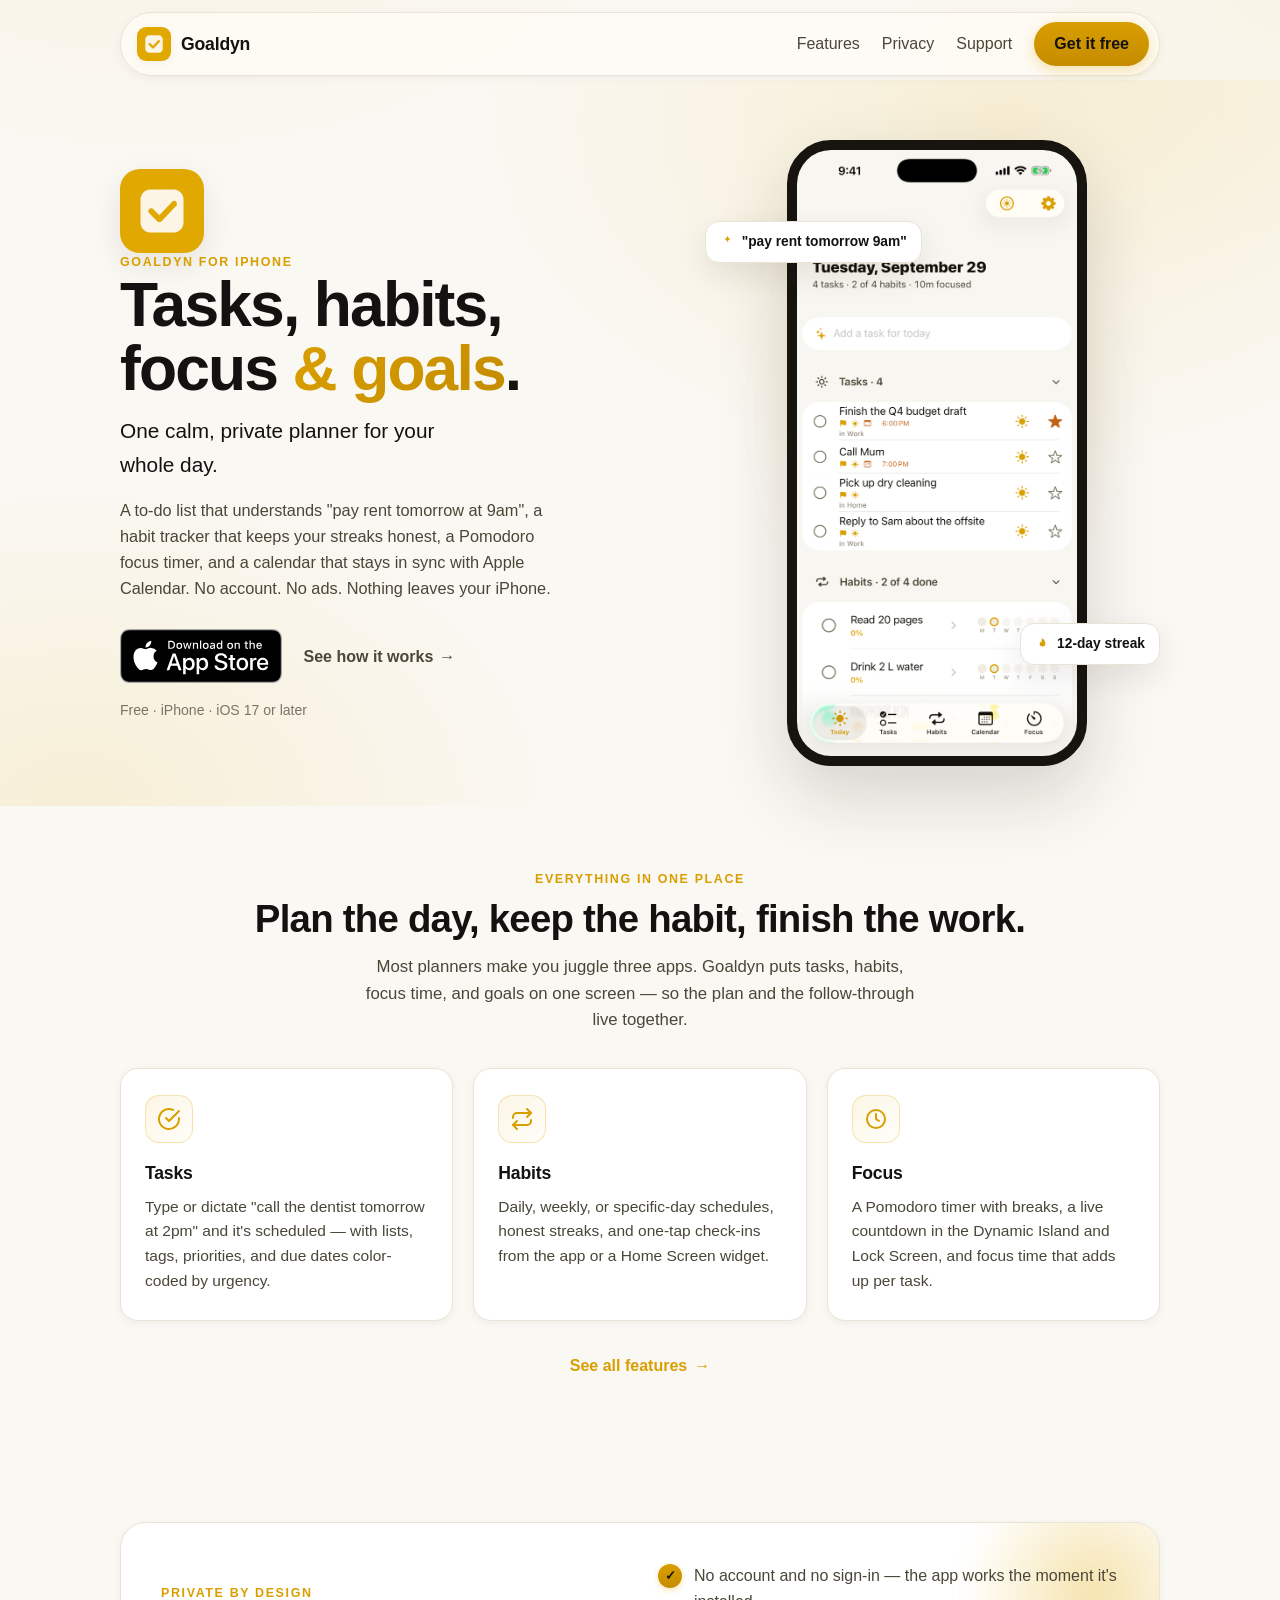
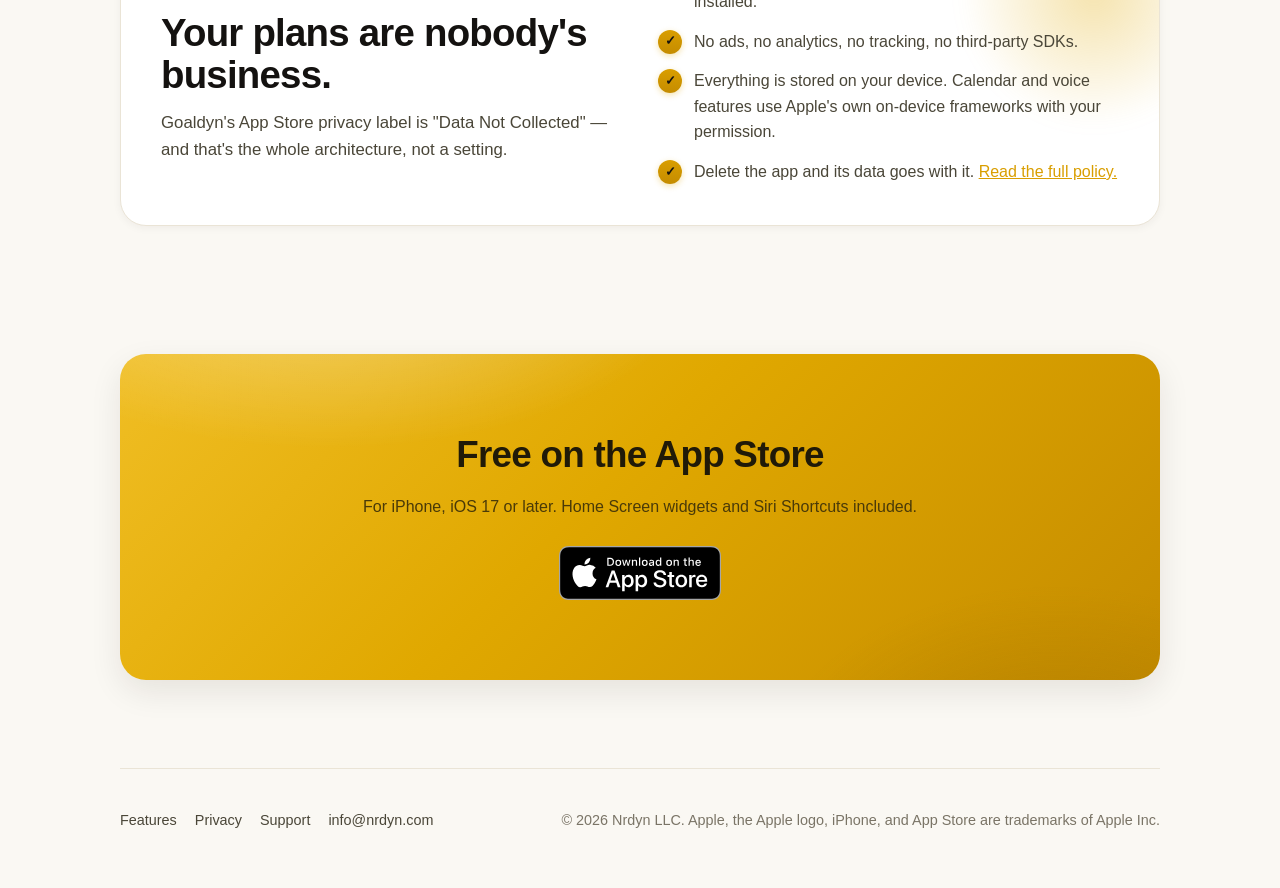
==== commit 383bfc94: "Update hero screenshot to Today screen" ====
--- a/index.html
+++ b/index.html
@@ -78,7 +78,7 @@
     </div>
     <div class="hero-visual reveal">
       <div class="glow" aria-hidden="true"></div>
-      <div class="phone"><img src="assets/screens/01-tasks.png" alt="Goaldyn task list with due dates color-coded by urgency" width="640" height="1385"></div>
+      <div class="phone"><img src="assets/screens/00-today.png" alt="Goaldyn Today screen showing the day's tasks and habits at a glance" width="640" height="1385"></div>
       <span class="float-pill pill-1" aria-hidden="true"><svg class="icon-solid" viewBox="0 0 24 24"><path d="M12 2c.4 3.7 2.3 5.6 6 6-3.7.4-5.6 2.3-6 6-.4-3.7-2.3-5.6-6-6 3.7-.4 5.6-2.3 6-6z"/></svg>"pay rent tomorrow 9am"</span>
       <span class="float-pill pill-2" aria-hidden="true"><svg class="icon-solid" viewBox="0 0 24 24"><path d="M12 2c3 3 4.6 5.5 4.6 8.5a4.6 4.6 0 0 1-9.2 0c0-1.3.5-2.4 1.2-3.2.1 1.1.7 1.9 1.7 2.2-.6-2 .3-4.6 1.7-7.5z"/></svg>12-day streak</span>
     </div>
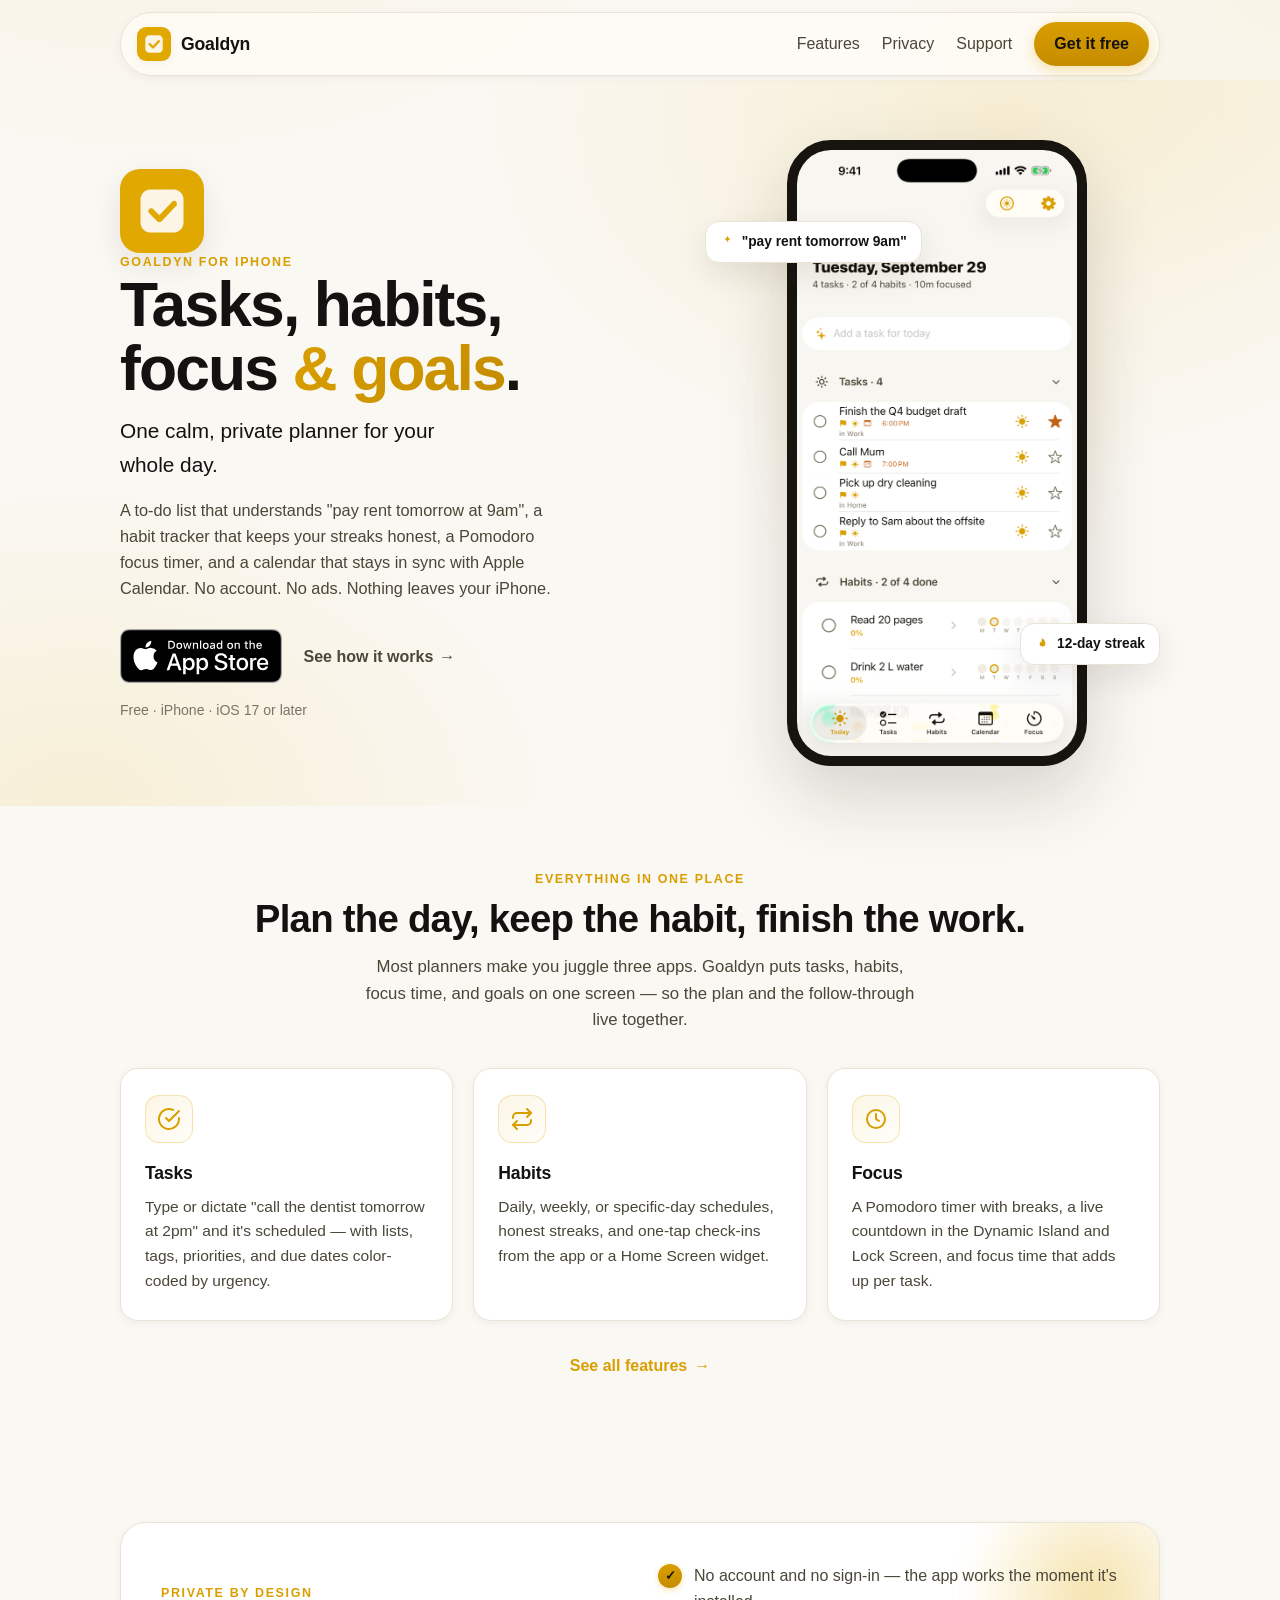
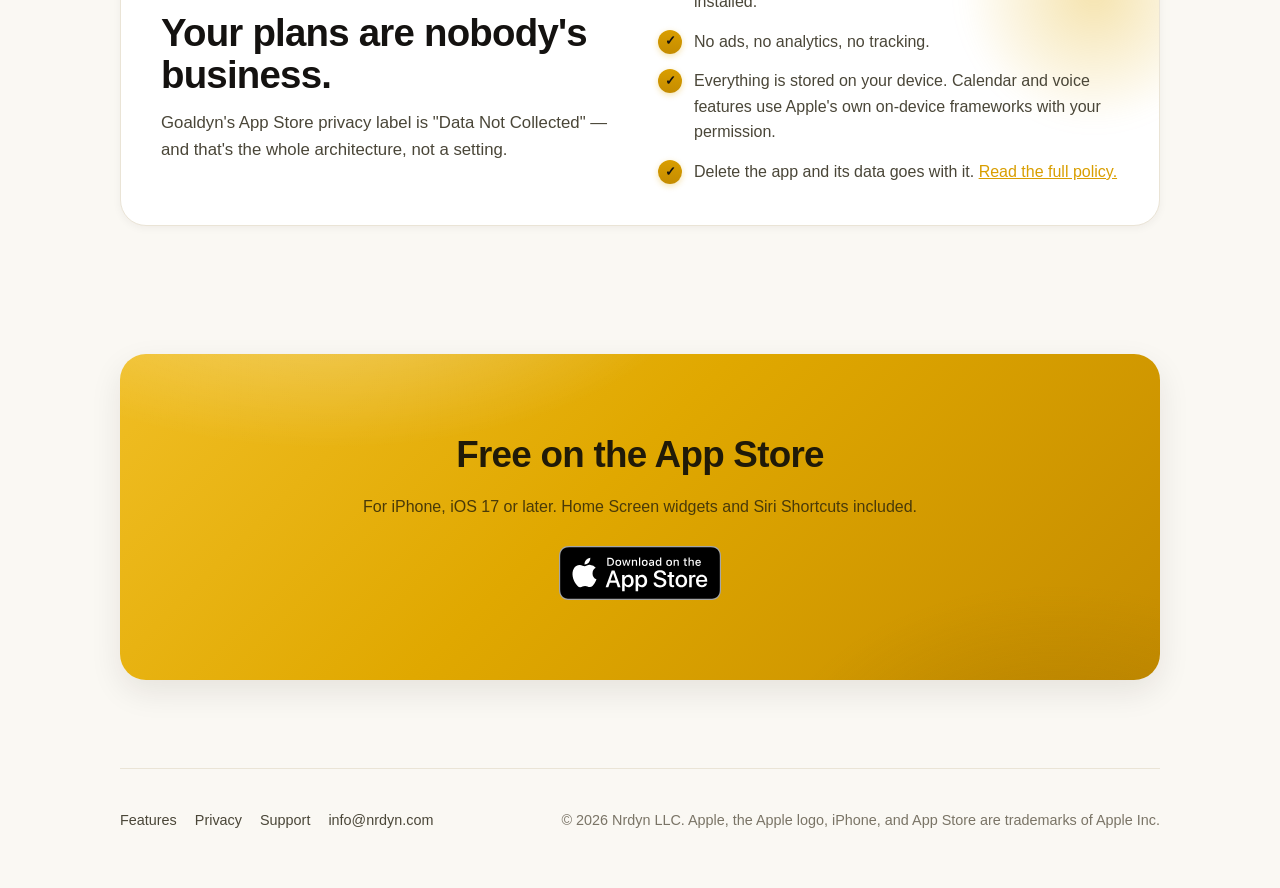
==== commit 5cfb281f: "Privacy and support pages: cover the Android app as well as iPhone - Privacy policy now states what " ====
--- a/index.html
+++ b/index.html
@@ -119,7 +119,7 @@
       </div>
       <ul class="checklist">
         <li>No account and no sign-in — the app works the moment it's installed.</li>
-        <li>No ads, no analytics, no tracking, no third-party SDKs.</li>
+        <li>No ads, no analytics, no tracking.</li>
         <li>Everything is stored on your device. Calendar and voice features use Apple's own on-device frameworks with your permission.</li>
         <li>Delete the app and its data goes with it. <a href="privacy.html">Read the full policy.</a></li>
       </ul>
